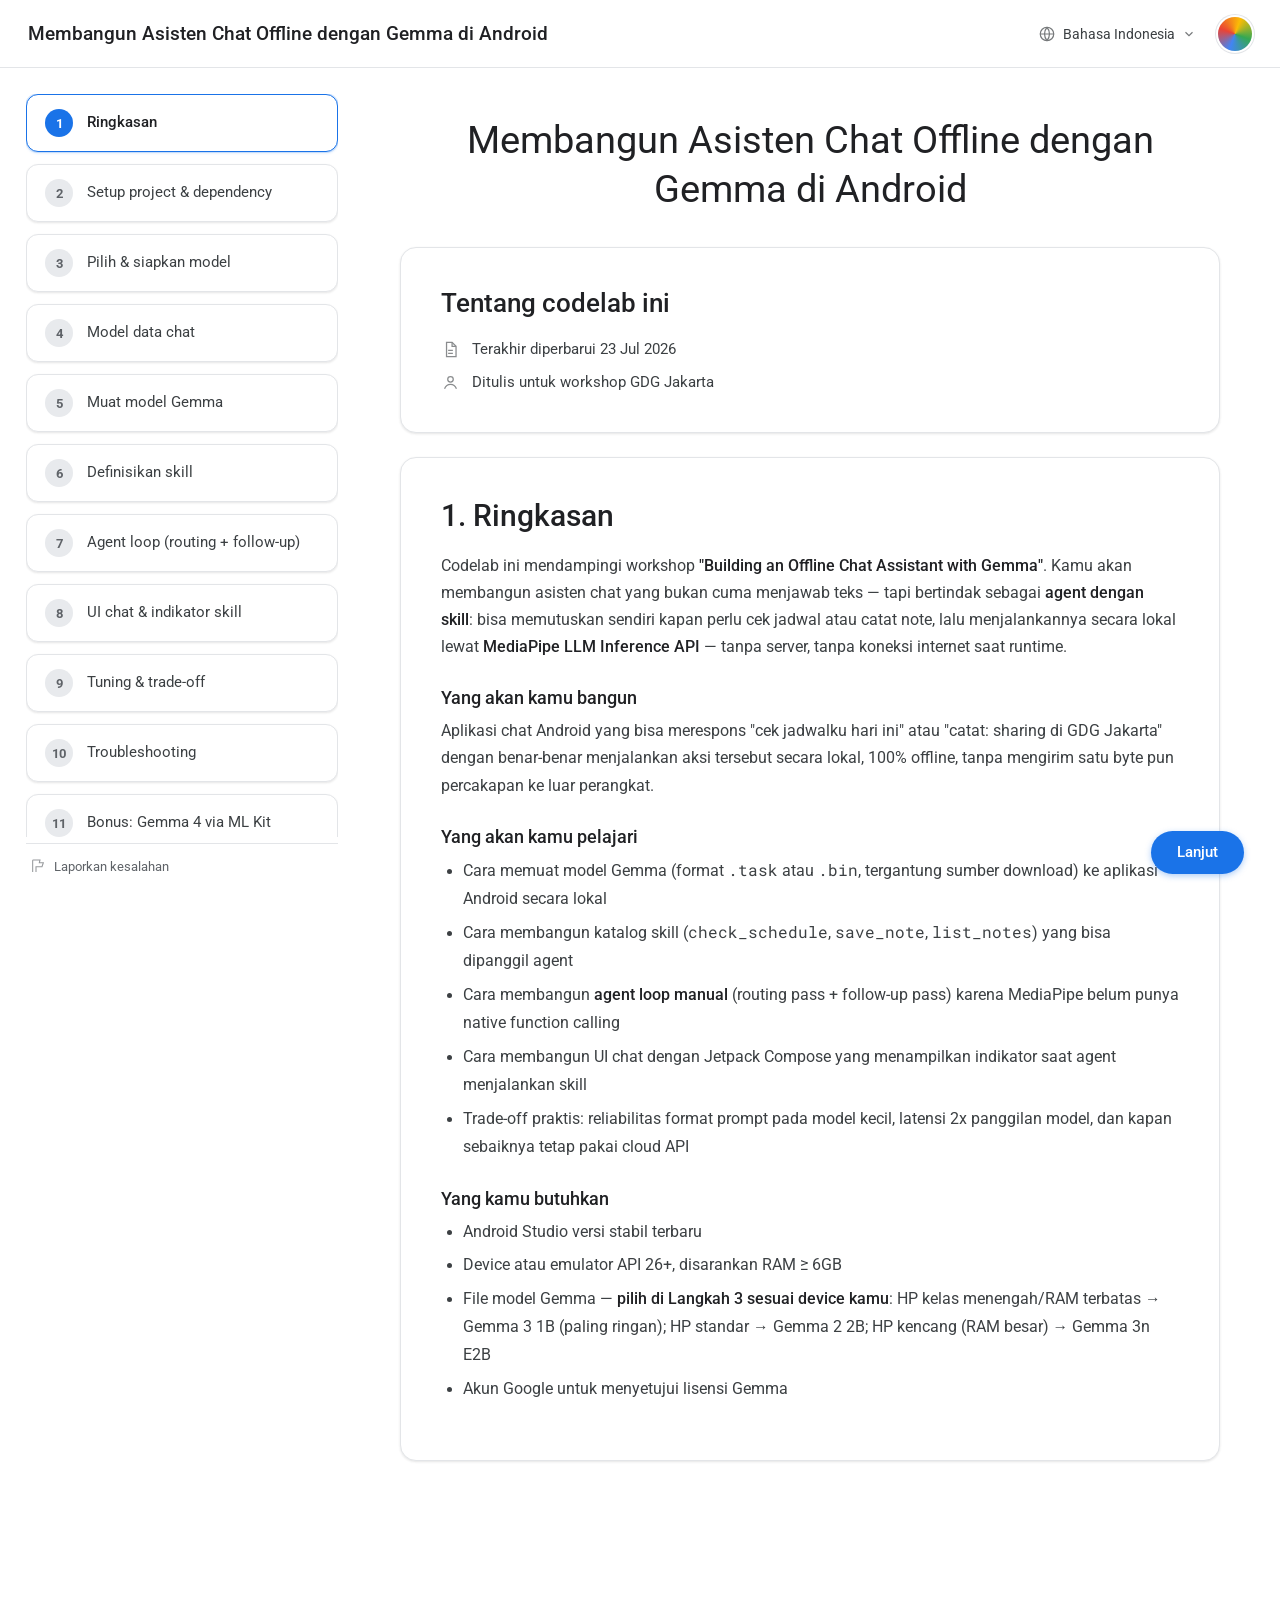
==== workshop-gemma/index.html @ ba103abe "Rename to workshop-gemma" ====
<!DOCTYPE html>
<html lang="id">
<head>
<meta charset="UTF-8">
<meta name="viewport" content="width=device-width, initial-scale=1.0">
<title>Membangun Asisten Chat Offline dengan Gemma di Android</title>
<link rel="preconnect" href="https://fonts.googleapis.com">
<link href="https://fonts.googleapis.com/css2?family=Google+Sans:wght@400;500;700&family=Roboto:wght@400;500;700&family=Roboto+Mono:wght@400;500&display=swap" rel="stylesheet">
<style>
  :root{
    --page-bg:#FFFFFF;
    --ink:#202124;
    --body-text:#3C4043;
    --muted:#5F6368;
    --border:#E3E5E8;
    --shadow:0 1px 2px rgba(60,64,67,.08), 0 1px 3px rgba(60,64,67,.06);
    --blue:#1A73E8;
    --blue-dark:#1557B0;
    --gray-fill:#E8EAED;
    --green-bg:#E6F4EA;
    --green-border:#B7DFC0;
    --green-text:#0D652D;
    --yellow-bg:#FEF7E0;
    --yellow-border:#F6D680;
    --yellow-text:#7A5B00;
    --code-bg:#1F2430;
    --code-text:#E6E9EF;
  }
  *{box-sizing:border-box;}
  html,body{margin:0;padding:0;}
  body{
    background:var(--page-bg);
    color:var(--body-text);
    font-family:'Roboto',sans-serif;
    -webkit-font-smoothing:antialiased;
  }
  h1,h2,h3,.gsans{font-family:'Google Sans','Roboto',sans-serif;}
  code, pre, .mono{font-family:'Roboto Mono',monospace;}

  /* ---------- Top bar ---------- */
  .topbar{
    height:68px; display:flex; align-items:center; justify-content:space-between;
    padding:0 28px; border-bottom:1px solid var(--border);
    position:sticky; top:0; background:#fff; z-index:40;
  }
  .topbar-title{font-size:19px; font-weight:500; color:var(--ink); font-family:'Google Sans','Roboto',sans-serif;}
  .topbar-right{display:flex; align-items:center; gap:22px;}
  .lang-select{
    display:flex; align-items:center; gap:7px;
    font-size:14px; color:var(--body-text); cursor:pointer;
  }
  .lang-select svg{width:18px; height:18px; opacity:.7;}
  .avatar{
    width:34px; height:34px; border-radius:50%; flex-shrink:0;
    background:conic-gradient(from 200deg, #4285F4, #EA4335, #FBBC05, #34A853, #4285F4);
    box-shadow:0 0 0 2px #fff, 0 0 0 3px var(--border);
  }

  /* ---------- Shell ---------- */
  .shell{display:flex; align-items:flex-start;}

  /* ---------- Sidebar ---------- */
  .sidebar{
    width:360px; flex-shrink:0; padding:26px 22px 22px 26px;
    position:sticky; top:68px; height:calc(100vh - 68px);
    display:flex; flex-direction:column;
  }
  .steps-list{list-style:none; margin:0; padding:0; overflow-y:auto; flex:1;}
  .step-card{
    background:#fff; border:1px solid var(--border); border-radius:12px;
    box-shadow:var(--shadow);
    margin-bottom:12px; cursor:pointer;
    transition:border-color .15s ease, box-shadow .15s ease;
  }
  .step-card:hover{border-color:#C7CDD3;}
  .step-card.active{border-color:var(--blue); box-shadow:0 1px 3px rgba(26,115,232,.18), 0 0 0 1px rgba(26,115,232,.15);}
  .step-card button{
    all:unset; display:flex; align-items:center; gap:14px;
    width:100%; padding:14px 18px; cursor:pointer;
  }
  .step-num{
    width:28px; height:28px; border-radius:50%; flex-shrink:0;
    display:flex; align-items:center; justify-content:center;
    font-size:13px; font-weight:700; font-family:'Google Sans','Roboto',sans-serif;
    background:var(--gray-fill); color:var(--muted);
  }
  .step-card.active .step-num{background:var(--blue); color:#fff;}
  .step-card.done .step-num{background:#CFE8D8; color:var(--green-text);}
  .step-label{font-size:14.5px; color:var(--body-text); line-height:1.35;}
  .step-card.active .step-label{color:var(--ink); font-weight:500;}

  .report-mistake{
    display:flex; align-items:center; gap:8px;
    font-size:13px; color:var(--muted); padding:14px 4px 4px 4px;
    border-top:1px solid var(--border); margin-top:6px;
  }
  .report-mistake svg{width:16px; height:16px; opacity:.65;}

  /* ---------- Main content ---------- */
  .main{flex:1; min-width:0; padding:40px 40px 140px 20px; display:flex; justify-content:center;}
  .content-col{width:100%; max-width:820px;}

  .page-title{
    font-size:38px; font-weight:400; color:var(--ink);
    text-align:center; line-height:1.3; margin:8px 0 32px 0;
    font-family:'Google Sans','Roboto',sans-serif;
  }

  .card{
    background:#fff; border:1px solid var(--border); border-radius:16px;
    box-shadow:var(--shadow); padding:40px; margin-bottom:24px;
  }
  .meta-row{display:flex; align-items:center; gap:12px; font-size:15px; color:var(--body-text); margin-bottom:14px;}
  .meta-row:last-child{margin-bottom:0;}
  .meta-row svg{width:19px; height:19px; opacity:.6; flex-shrink:0;}
  .card h2.about-title{font-size:26px; font-weight:500; margin:0 0 22px 0; color:var(--ink);}

  .step-heading{font-size:30px; font-weight:500; color:var(--ink); margin:0 0 20px 0;}
  .card h3{font-size:18px; font-weight:500; margin:26px 0 10px 0; color:var(--ink);}
  .card p{font-size:15.5px; line-height:1.75; color:var(--body-text); margin:0 0 16px 0;}
  .card ul, .card ol{font-size:15.5px; line-height:1.8; color:var(--body-text); padding-left:22px; margin:0 0 16px 0;}
  .card li{margin-bottom:6px;}
  .card strong{color:var(--ink); font-weight:500;}
  .card table{width:100%; border-collapse:collapse; margin:8px 0 20px 0; font-size:14.5px;}
  .card table td{padding:10px 12px; border-bottom:1px solid var(--border); vertical-align:top;}

  .callout{
    border-radius:10px; padding:18px 22px; margin:18px 0 20px 0;
    font-size:14.5px; line-height:1.7; border:1px solid;
  }
  .callout.tip{background:var(--green-bg); border-color:var(--green-border); color:var(--green-text);}
  .callout.warn{background:var(--yellow-bg); border-color:var(--yellow-border); color:var(--yellow-text);}
  .callout a{color:inherit; font-weight:600;}
  .callout strong{color:inherit;}

  .code-file{margin:18px 0 20px 0; border-radius:10px; overflow:hidden; background:var(--code-bg);}
  .code-file-head{
    display:flex; align-items:center; justify-content:space-between;
    padding:9px 14px; background:#272C38; font-size:12px; color:#9BA3B4;
    font-family:'Roboto Mono',monospace;
  }
  .copy-btn{
    all:unset; cursor:pointer; font-size:11.5px; color:#C7CED4;
    padding:4px 10px; border-radius:6px; background:#333A47;
    font-family:'Roboto',sans-serif;
  }
  .copy-btn:hover{background:#3F4756;}
  .copy-btn.copied{background:#1E8E3E; color:#fff;}
  .code-file pre{margin:0; padding:16px 18px; overflow-x:auto;}
  .code-file code{color:var(--code-text); font-size:13px; line-height:1.6; white-space:pre;}

  /* ---------- Floating nav buttons ---------- */
  .float-nav{
    position:fixed; bottom:26px; right:36px; display:flex; gap:12px; z-index:45;
  }
  .btn{
    all:unset; cursor:pointer; font-family:'Google Sans','Roboto',sans-serif;
    font-size:14.5px; font-weight:500; padding:12px 26px; border-radius:24px;
    display:flex; align-items:center; gap:6px;
  }
  .btn.primary{background:var(--blue); color:#fff; box-shadow:0 2px 6px rgba(26,115,232,.35);}
  .btn.primary:hover{background:var(--blue-dark);}
  .btn.ghost{background:#fff; color:var(--body-text); border:1px solid var(--border);}
  .btn.ghost:hover{border-color:#C7CDD3;}
  .btn:disabled{opacity:0; pointer-events:none;}

  @media (max-width:900px){
    .sidebar{display:none;}
    .main{padding:28px 20px 130px 20px;}
    .page-title{font-size:28px;}
    .card{padding:26px;}
  }
</style>
</head>
<body>

<div class="topbar">
  <div class="topbar-title">Membangun Asisten Chat Offline dengan Gemma di Android</div>
  <div class="topbar-right">
    <div class="lang-select">
      <svg viewBox="0 0 24 24" fill="none" stroke="currentColor" stroke-width="1.6"><circle cx="12" cy="12" r="9"/><path d="M3 12h18M12 3a14 14 0 0 1 0 18M12 3a14 14 0 0 0 0 18"/></svg>
      <span>Bahasa Indonesia</span>
      <svg viewBox="0 0 24 24" fill="none" stroke="currentColor" stroke-width="2" style="width:14px;height:14px;"><path d="M6 9l6 6 6-6"/></svg>
    </div>
    <div class="avatar"></div>
  </div>
</div>

<div class="shell">
  <aside class="sidebar">
    <ul class="steps-list" id="stepsNav"></ul>
    <div class="report-mistake">
      <svg viewBox="0 0 24 24" fill="none" stroke="currentColor" stroke-width="1.6"><path d="M4 21V4a1 1 0 0 1 1-1h10l-1 4h6l-2 6H9v8"/></svg>
      Laporkan kesalahan
    </div>
  </aside>

  <main class="main">
    <div class="content-col" id="content"></div>
  </main>
</div>

<div class="float-nav">
  <button class="btn ghost" id="backBtn" onclick="goTo(current-1)">Kembali</button>
  <button class="btn primary" id="nextBtn" onclick="goTo(current+1)">Lanjut</button>
</div>

<script>
const ICON_DOC = `<svg viewBox="0 0 24 24" fill="none" stroke="currentColor" stroke-width="1.6"><path d="M7 3h7l5 5v13H7z"/><path d="M14 3v5h5"/><path d="M9 13h6M9 17h6"/></svg>`;
const ICON_PERSON = `<svg viewBox="0 0 24 24" fill="none" stroke="currentColor" stroke-width="1.6"><circle cx="12" cy="8" r="3.5"/><path d="M4.5 20c1.5-4 5-5.5 7.5-5.5s6 1.5 7.5 5.5"/></svg>`;

const STEPS = [
{
  id:"overview", name:"Ringkasan",
  aboutCard:true,
  heading:"1. Ringkasan",
  body:`
    <p>Codelab ini mendampingi workshop <strong>"Building an Offline Chat Assistant with Gemma"</strong>. Kamu akan membangun asisten chat yang bukan cuma menjawab teks &mdash; tapi bertindak sebagai <strong>agent dengan skill</strong>: bisa memutuskan sendiri kapan perlu cek jadwal atau catat note, lalu menjalankannya secara lokal lewat <strong>MediaPipe LLM Inference API</strong> &mdash; tanpa server, tanpa koneksi internet saat runtime.</p>

    <h3>Yang akan kamu bangun</h3>
    <p>Aplikasi chat Android yang bisa merespons "cek jadwalku hari ini" atau "catat: sharing di GDG Jakarta" dengan benar-benar menjalankan aksi tersebut secara lokal, 100% offline, tanpa mengirim satu byte pun percakapan ke luar perangkat.</p>

    <h3>Yang akan kamu pelajari</h3>
    <ul>
      <li>Cara memuat model Gemma (format <code>.task</code> atau <code>.bin</code>, tergantung sumber download) ke aplikasi Android secara lokal</li>
      <li>Cara membangun katalog skill (<code>check_schedule</code>, <code>save_note</code>, <code>list_notes</code>) yang bisa dipanggil agent</li>
      <li>Cara membangun <strong>agent loop manual</strong> (routing pass + follow-up pass) karena MediaPipe belum punya native function calling</li>
      <li>Cara membangun UI chat dengan Jetpack Compose yang menampilkan indikator saat agent menjalankan skill</li>
      <li>Trade-off praktis: reliabilitas format prompt pada model kecil, latensi 2x panggilan model, dan kapan sebaiknya tetap pakai cloud API</li>
    </ul>

    <h3>Yang kamu butuhkan</h3>
    <ul>
      <li>Android Studio versi stabil terbaru</li>
      <li>Device atau emulator API 26+, disarankan RAM &ge; 6GB</li>
      <li>File model Gemma &mdash; <strong>pilih di Langkah 3 sesuai device kamu</strong>: HP kelas menengah/RAM terbatas &rarr; Gemma 3 1B (paling ringan); HP standar &rarr; Gemma 2 2B; HP kencang (RAM besar) &rarr; Gemma 3n E2B</li>
      <li>Akun Google untuk menyetujui lisensi Gemma</li>
    </ul>

      `
},
{
  id:"setup", name:"Setup project & dependency",
  heading:"2. Setup project & dependency",
  body:`
    <div class="callout tip"><strong>Mulai dari sini — clone repo &amp; checkout branch starter:</strong>
      <div class="code-file" style="margin-top:10px;">
        <pre><code>git clone https://github.com/veroanggraa/GemmaChatWorkshop.git
cd GemmaChatWorkshop
git checkout codelab-starter</code></pre>
      </div>
      Empat branch tersedia:
      <table style="margin-top:8px;">
        <tr><td><code>codelab-starter</code></td><td>🏁 <strong>Titik mulai</strong> &mdash; project dengan <strong>5 TODO</strong> untuk diisi mengikuti Langkah 4&ndash;8 codelab ini</td></tr>
        <tr><td><code>migrate-gemma3</code></td><td>✅ <strong>Solusi lengkap</strong> berjalan dengan Gemma 3 &mdash; <code>tasks-genai 0.10.27</code>, chat template &amp; sampling per-pass</td></tr>
        <tr><td><code>try-qwen-tasks-genai-0.10.27</code></td><td>🧪 Eksperimen Qwen2.5 &mdash; bukti "swap the model, keep the loop"; eksplorasi setelah selesai</td></tr>
        <tr><td><code>main</code></td><td>Versi awal (Gemma 2B, <code>tasks-genai 0.10.14</code>) &mdash; referensi historis</td></tr>
      </table>
      <strong>Macet di TODO mana pun?</strong> <code>git stash &amp;&amp; git checkout migrate-gemma3</code> untuk lihat solusinya, lalu <code>git checkout codelab-starter &amp;&amp; git stash pop</code> untuk lanjut kerja.
    </div>

    <p>Mau bangun dari nol? Buat project Android baru dengan template <strong>Empty Activity (Compose)</strong>. Untuk dependency, kita pakai <strong>Gradle Version Catalog</strong> (<code>libs.versions.toml</code>) supaya versi library terpusat di satu file &mdash; standar yang sekarang jadi default project baru di Android Studio.</p>

    <h3>Tambahkan ke katalog versi</h3>
    <p>Buka (atau buat) <code>gradle/libs.versions.toml</code> di root project, lalu tambahkan entri berikut.</p>
    <div class="code-file">
      <div class="code-file-head"><span>gradle/libs.versions.toml</span><button class="copy-btn" onclick="copyCode(this)">Salin</button></div>
      <pre><code>[versions]
coreKtx = "1.13.1"
activityCompose = "1.9.0"
composeBom = "2024.06.00"
lifecycleViewmodelCompose = "2.8.2"
mediapipeGenai = "0.10.14"
kotlinxCoroutines = "1.8.1"

[libraries]
androidx-core-ktx = { group = "androidx.core", name = "core-ktx", version.ref = "coreKtx" }
androidx-activity-compose = { group = "androidx.activity", name = "activity-compose", version.ref = "activityCompose" }
androidx-compose-bom = { group = "androidx.compose", name = "compose-bom", version.ref = "composeBom" }
androidx-compose-ui = { group = "androidx.compose.ui", name = "ui" }
androidx-compose-material3 = { group = "androidx.compose.material3", name = "material3" }
androidx-lifecycle-viewmodel-compose = { group = "androidx.lifecycle", name = "lifecycle-viewmodel-compose", version.ref = "lifecycleViewmodelCompose" }

# Inference Gemma on-device
mediapipe-tasks-genai = { group = "com.google.mediapipe", name = "tasks-genai", version.ref = "mediapipeGenai" }

# Coroutine untuk load model & generate response di background
kotlinx-coroutines-android = { group = "org.jetbrains.kotlinx", name = "kotlinx-coroutines-android", version.ref = "kotlinxCoroutines" }</code></pre>
    </div>

    <h3>Rujuk dari build.gradle.kts</h3>
    <p>Sekarang <code>app/build.gradle.kts</code> cukup memanggil alias dari katalog &mdash; tidak ada lagi string versi yang di-hardcode di sini.</p>
    <div class="code-file">
      <div class="code-file-head"><span>app/build.gradle.kts</span><button class="copy-btn" onclick="copyCode(this)">Salin</button></div>
      <pre><code>dependencies {
    implementation(libs.androidx.core.ktx)
    implementation(libs.androidx.activity.compose)
    implementation(platform(libs.androidx.compose.bom))
    implementation(libs.androidx.compose.ui)
    implementation(libs.androidx.compose.material3)
    implementation(libs.androidx.lifecycle.viewmodel.compose)

    // Inference Gemma on-device
    implementation(libs.mediapipe.tasks.genai)

    // Coroutine untuk load model & generate response di background
    implementation(libs.kotlinx.coroutines.android)
}</code></pre>
    </div>

    <p>Set juga <code>minSdk = 26</code> di blok <code>defaultConfig</code>.</p>

    <div class="callout warn"><strong>Perhatian:</strong> native library dari MediaPipe kadang memicu error "duplicate file" saat packaging. Tambahkan ini di blok <code>android { }</code>:
      <div class="code-file" style="margin-top:10px;">
        <pre><code>packaging {
    resources.excludes.add("META-INF/*")
}</code></pre>
      </div>
    </div>

    <div class="callout tip">Kalau Android Studio membuat project baru untukmu, biasanya <code>gradle/libs.versions.toml</code> sudah otomatis ada dengan beberapa entri AndroidX/Compose default &mdash; tinggal tambahkan baris <code>mediapipe-tasks-genai</code> dan <code>kotlinx-coroutines-android</code> di atas.</div>
  `
},
{
  id:"model", name:"Pilih & siapkan model",
  heading:"3. Pilih model Gemma kamu",
  body:`
    <p>Model tidak dibundel di dalam APK karena ukurannya besar dan tunduk pada lisensi Gemma. App di codelab ini <strong>mendeteksi format model secara otomatis</strong> (lewat magic bytes, bukan nama file), jadi <strong>Gemma 2 dan Gemma 3 sama-sama jalan tanpa mengubah satu baris kode pun</strong> &mdash; pilih sesuai device kamu.</p>

    <table>
      <tr><td><strong>Trek</strong></td><td><strong>Model &amp; sumber</strong></td><td><strong>Ukuran</strong></td><td><strong>Cocok untuk</strong></td></tr>
      <tr><td>🟢 <strong>Gemma 2</strong> (paling teruji)</td><td><code>gemma-2b-it-cpu-int4.bin</code> &mdash; Kaggle &rarr; Gemma &rarr; tab <strong>LiteRT</strong> &mdash; branch <code>main</code></td><td>~1.35 GB</td><td>Alternatif paling teruji; kompatibilitas paling luas</td></tr>
      <tr><td>🔵 <strong>Gemma 3</strong> (dipakai di demo)</td><td><code>gemma3-1b-it-int4.task</code> &mdash; Hugging Face &rarr; <strong>litert-community/Gemma3-1B-IT</strong> &mdash; branch <code>migrate-gemma3</code></td><td>~529 MB</td><td><strong>Default workshop</strong> &mdash; paling ringan, jalan di hampir semua HP</td></tr>
      <tr><td>🔵 <strong>Gemma 3n E2B</strong> (advanced)</td><td><code>gemma-3n-E2B-it-int4.task</code> &mdash; Hugging Face &rarr; <strong>google/gemma-3n-E2B-it-litert-preview</strong></td><td>~3.1 GB</td><td>Device kencang (butuh ~6 GB RAM saat load); mendukung input gambar</td></tr>
      <tr><td>🟣 <strong>Gemma 4</strong> (bonus track)</td><td>Lewat <strong>AICore Developer Preview + ML Kit Prompt API</strong> &mdash; jalur API berbeda, lihat langkah bonus di akhir codelab</td><td>&mdash;</td><td>Device ber-AICore; bukan jalur MediaPipe</td></tr>
    </table>

    <div class="callout tip"><strong>Bingung pilih?</strong> Ambil trek 🔵 <strong>Gemma 3 1B</strong> &mdash; itu yang dipakai di demo (branch <code>migrate-gemma3</code> adalah solusi lengkapnya), paling ringan, dan jalan di hampir semua HP. Trek 🟢 Gemma 2 tetap valid sebagai alternatif yang paling teruji. <strong>Catatan branch:</strong> <code>try-qwen-tasks-genai-0.10.27</code> bahkan membuktikan loop yang sama jalan dengan Qwen2.5 &mdash; arsitekturnya tidak menikah dengan satu model.</div>

    <h3>Trek 🟢 Gemma 2 — download</h3>
    <ol>
      <li>Buka <strong>Kaggle Models &rarr; Gemma</strong>, klik tab <strong>"LiteRT (formerly TFLite)"</strong></li>
      <li>Pilih variation <code>gemma-2b-it-cpu-int4</code> (instruction-tuned, CPU, int4)</li>
      <li>Setujui lisensi Gemma, lalu download file <code>.bin</code>-nya (~1.35 GB)</li>
    </ol>

    <h3>Trek 🔵 Gemma 3 — download (branch <code>migrate-gemma3</code>)</h3>
    <ol>
      <li>Login ke <strong>huggingface.co</strong>, buka <strong>litert-community/Gemma3-1B-IT</strong></li>
      <li>Setujui lisensi Gemma di banner atas &mdash; <strong>wajib</strong>, repo-nya <em>gated</em>. Tanpa ini unduhan gagal dengan error <code>401 GatedRepo</code></li>
      <li>Tab <strong>Files</strong> &rarr; unduh <code>gemma3-1b-it-int4.task</code> (~529 MB) &mdash; ambil yang <code>int4.task</code> <strong>biasa</strong>: varian berakhiran <code>.litertlm</code> itu untuk stack LiteRT-LM (bukan yang dipakai app ini), dan varian seperti <code>_ekv1280_sm8750</code> dikunci ke context length &amp; chipset tertentu</li>
      <li>Jangan lupa <code>git checkout migrate-gemma3</code> di project &mdash; branch ini memakai <code>tasks-genai 0.10.27</code> plus chat template &amp; sampling terpisah untuk routing vs balasan</li>
    </ol>
    <p>Untuk varian <strong>Gemma 3n E2B</strong> (advanced, ~3.1 GB): repo <strong>google/gemma-3n-E2B-it-litert-preview</strong>, file <code>.task</code> int4 &mdash; pakai branch <code>migrate-gemma3</code> juga.</p>

    <h3>Push ke device (semua trek MediaPipe)</h3>
    <p>Nama file <strong>tidak perlu diganti</strong> &mdash; app memindai folder dan mengenali formatnya sendiri.</p>
    <div class="code-file">
      <div class="code-file-head"><span>terminal</span><button class="copy-btn" onclick="copyCode(this)">Salin</button></div>
      <pre><code>adb shell mkdir -p /data/local/tmp/llm
adb push nama-file-model-kamu /data/local/tmp/llm/</code></pre>
    </div>

    <div class="callout warn"><strong>Kalau app bilang "folder kosong atau tidak terbaca":</strong> cek dulu file benar-benar ada (<code>adb shell ls -la /data/local/tmp/llm/</code>), lalu perbaiki permission kalau perlu:
      <div class="code-file" style="margin-top:10px;">
        <pre><code>adb shell chmod 755 /data/local/tmp/llm
adb shell chmod 644 /data/local/tmp/llm/nama-file-model-kamu</code></pre>
      </div>
    </div>

    <div class="callout tip">Transfer file berukuran GB lewat adb bisa memakan waktu &mdash; siapkan lebih awal. Satu folder cukup berisi <strong>satu</strong> file model saja supaya hasil deteksinya tidak ambigu.</div>
  `
},
{
  id:"datamodel", name:"Model data chat",
  heading:"4. Model data chat",
  body:`
    <div class="callout tip"><strong>Format latihan:</strong> di branch <code>codelab-starter</code>, Langkah 4&ndash;8 berikut sudah ditandai sebagai <strong>TODO 1&ndash;5</strong> di dalam kode. Cari dengan <code>TODO(</code> di Android Studio (⌘⇧F / Ctrl+Shift+F), isi sesuai penjelasan tiap langkah, dan bandingkan dengan branch <code>migrate-gemma3</code> kalau ragu.</div>

    <p>Sebelum masuk ke logika AI, siapkan dulu representasi sederhana untuk satu pesan di layar chat.</p>
    <div class="code-file">
      <div class="code-file-head"><span>ChatMessage.kt</span><button class="copy-btn" onclick="copyCode(this)">Salin</button></div>
      <pre><code>package com.example.gemmachat

data class ChatMessage(
    val text: String,
    val isFromUser: Boolean
)</code></pre>
    </div>
    <p><code>isFromUser</code> menentukan posisi dan warna bubble di UI.</p>
  `
},
{
  id:"load", name:"Muat model Gemma",
  heading:"5. Muat model Gemma",
  body:`
    <p>Buat <code>ChatViewModel</code> yang bertanggung jawab memuat model saat aplikasi dibuka.</p>
    <div class="code-file">
      <div class="code-file-head"><span>ChatViewModel.kt &mdash; bagian 1</span><button class="copy-btn" onclick="copyCode(this)">Salin</button></div>
      <pre><code>class ChatViewModel(application: Application) : AndroidViewModel(application) {

    private val modelDir = "/data/local/tmp/llm/"
    private var llmInference: LlmInference? = null

    private val _messages = MutableStateFlow&lt;List&lt;ChatMessage&gt;&gt;(emptyList())
    val messages: StateFlow&lt;List&lt;ChatMessage&gt;&gt; = _messages

    private val _isModelReady = MutableStateFlow(false)
    val isModelReady: StateFlow&lt;Boolean&gt; = _isModelReady

    init {
        viewModelScope.launch(Dispatchers.IO) {
            try {
                // Nama & ekstensi file model dari Kaggle bisa berbeda-beda (.task
                // atau .bin) — auto-detect saja, daripada hardcode satu nama/ekstensi.
                val dir = File(modelDir)
                val modelFile = dir.listFiles()?.firstOrNull {
                    it.name.endsWith(".task") || it.name.endsWith(".bin")
                }
                checkNotNull(modelFile) {
                    "Tidak ada file .task/.bin ditemukan di $modelDir (folder kosong atau tidak terbaca)"
                }

                val options = LlmInferenceOptions.builder()
                    .setModelPath(modelFile.absolutePath)
                    .setMaxTokens(512)
                    .setTopK(40)
                    .setTemperature(0.7f)
                    .build()

                llmInference = LlmInference.createFromOptions(getApplication(), options)
                _isModelReady.value = true
            } catch (e: Exception) {
                _messages.value = _messages.value + ChatMessage(
                    text = "Gagal memuat model: ${'$'}{e.message}",
                    isFromUser = false
                )
            }
        }
    }
}</code></pre>
    </div>
    <div class="callout tip">Loading model butuh waktu &mdash; selalu tampilkan status loading di UI, jangan biarkan pengguna mengira aplikasi hang.</div>
  `
},
{
  id:"skills", name:"Definisikan skill",
  heading:"6. Definisikan skill agent",
  body:`
    <p>Sebelum bikin logika agent-nya, siapkan dulu <strong>katalog skill</strong> &mdash; hal-hal konkret yang bisa dilakukan asisten ini selain sekadar ngobrol: cek jadwal, dan catat/lihat note.</p>

    <div class="code-file">
      <div class="code-file-head"><span>Skills.kt</span><button class="copy-btn" onclick="copyCode(this)">Salin</button></div>
      <pre><code>object SkillRegistry {

    private val schedule = listOf(
        "09:00 - Daily standup",
        "11:00 - Review desain UI",
        "14:00 - Workshop Gemma di Google Indonesia",
        "16:30 - Sync sama tim backend"
    )

    private val notes = mutableListOf&lt;String&gt;()

    val catalogDescription = """
        - check_schedule() -> lihat agenda hari ini
        - save_note(text) -> simpan catatan baru
        - list_notes() -> lihat semua catatan yang sudah disimpan
    """.trimIndent()

    fun execute(skillName: String, rawArgs: String): String {
        return when (skillName.trim()) {
            "check_schedule" -> schedule.joinToString("\\n")
            "save_note" -> {
                val text = rawArgs.trim().trim('"')
                if (text.isBlank()) "Gagal: teks catatan kosong."
                else { notes.add(text); "Catatan berhasil disimpan: \\"$text\\"" }
            }
            "list_notes" ->
                if (notes.isEmpty()) "Belum ada catatan yang tersimpan."
                else notes.mapIndexed { i, n -> "${'$'}{i + 1}. $n" }.joinToString("\\n")
            else -> "Skill '$skillName' tidak dikenali."
        }
    }
}</code></pre>
    </div>

    <div class="callout tip">Data di sini sengaja <strong>mock &amp; in-memory</strong> (jadwal hardcoded, note hilang saat app restart). Integrasi ke <code>CalendarContract</code> API atau penyimpanan persisten (DataStore/Room) cocok jadi "tantangan lanjutan untuk kamu".</div>
  `
},
{
  id:"agentloop", name:"Agent loop (routing + follow-up)",
  heading:"7. Bangun agent loop",
  body:`
    <p>Ini bagian intinya: MediaPipe LLM Inference API <strong>belum punya native function calling</strong>, jadi kita bangun pola manual mirip ReAct &mdash; ditegakkan murni lewat prompt, bukan API resmi.</p>

    <h3>Alurnya</h3>
    <ol>
      <li><strong>Routing pass</strong> &mdash; model diberi tahu daftar skill, diminta balas dengan format baku <code>ACTION: nama_skill(argumen)</code> kalau perlu skill, atau jawaban langsung kalau tidak.</li>
      <li>Kalau balasan cocok pola <code>ACTION: ...</code>, app menjalankan skill itu secara lokal.</li>
      <li><strong>Follow-up pass</strong> &mdash; hasil mentah skill dikirim balik ke model supaya disusun jadi jawaban natural.</li>
    </ol>

    <div class="code-file">
      <div class="code-file-head"><span>ChatViewModel.kt &mdash; agent loop</span><button class="copy-btn" onclick="copyCode(this)">Salin</button></div>
      <pre><code>private val actionRegex = Regex("""ACTION:\\s*(\\w+)\\((.*)\\)""", RegexOption.DOT_MATCHES_ALL)

fun sendMessage(userText: String) {
    if (userText.isBlank() || _isGenerating.value) return

    _messages.value = _messages.value + ChatMessage(userText, isFromUser = true)
    _isGenerating.value = true

    viewModelScope.launch(Dispatchers.IO) {
        val routingPrompt = buildAgentPrompt(userText)
        val firstPass = (llmInference?.generateResponse(routingPrompt) ?: "Model belum siap.").trim()

        val match = actionRegex.find(firstPass)

        val finalReply: String = if (match != null) {
            val skillName = match.groupValues[1]
            val rawArgs = match.groupValues[2]

            withContext(Dispatchers.Main) {
                _messages.value = _messages.value + ChatMessage(
                    text = "🔧 Menjalankan skill: $skillName",
                    isFromUser = false,
                    isSystemAction = true
                )
            }

            val skillResult = SkillRegistry.execute(skillName, rawArgs)
            llmInference?.generateResponse(buildFollowUpPrompt(userText, skillName, skillResult))
                ?: skillResult
        } else {
            firstPass
        }

        withContext(Dispatchers.Main) {
            _messages.value = _messages.value + ChatMessage(finalReply, isFromUser = false)
            _isGenerating.value = false
        }
    }
}

private fun buildAgentPrompt(userText: String): String = """
    Kamu adalah asisten chat yang bisa menjalankan skill berikut kalau dibutuhkan:
    ${'$'}{SkillRegistry.catalogDescription}

    Format WAJIB:
    - Jika perlu menjalankan skill, balas HANYA dengan satu baris:
      ACTION: nama_skill(argumen)
    - Jika tidak perlu skill, balas langsung ke pengguna dalam 1-3 kalimat, Bahasa Indonesia santai.

    Pesan pengguna: $userText
""".trimIndent()

private fun buildFollowUpPrompt(userText: String, skillName: String, skillResult: String): String = """
    Pengguna bertanya: "$userText"
    Kamu menjalankan skill "$skillName" dan hasilnya:
    $skillResult

    Susun balasan natural ke pengguna berdasarkan hasil ini, dalam Bahasa Indonesia santai, 1-4 kalimat.
""".trimIndent()</code></pre>
    </div>

    <div class="callout warn"><strong>Penting:</strong> karena format <code>ACTION: ...</code> cuma konvensi prompt (bukan API resmi), model kecil terkuantisasi tidak selalu 100% konsisten mengikutinya. Regex parsing di atas sengaja dibuat sederhana &amp; toleran. Setiap turn yang memanggil skill juga otomatis 2x lebih lambat karena butuh 2 kali panggilan model.</div>
  `
},
{
  id:"ui", name:"UI chat & indikator skill",
  heading:"8. UI chat & indikator skill",
  body:`
    <p>Hubungkan <code>ChatViewModel</code> ke tampilan, dan tambahkan bubble kecil yang menandakan agent sedang menjalankan skill &mdash; supaya audiens bisa <em>lihat</em> agent-nya "bertindak", bukan cuma "ngobrol".</p>

    <div class="code-file">
      <div class="code-file-head"><span>MainActivity.kt &mdash; ChatBubble()</span><button class="copy-btn" onclick="copyCode(this)">Salin</button></div>
      <pre><code>@Composable
fun ChatBubble(message: ChatMessage) {
    if (message.isSystemAction) {
        Box(modifier = Modifier.fillMaxWidth(), contentAlignment = Alignment.Center) {
            Surface(color = Color(0xFFEDE7F6), shape = MaterialTheme.shapes.extraLarge) {
                Text(
                    text = message.text,
                    fontSize = 12.sp,
                    color = Color(0xFF5E35B1),
                    modifier = Modifier.padding(horizontal = 14.dp, vertical = 6.dp)
                )
            }
        }
        return
    }

    val bubbleColor = if (message.isFromUser) Color(0xFFDCF8C6) else Color(0xFFF1F0F0)
    val alignment = if (message.isFromUser) Alignment.CenterEnd else Alignment.CenterStart

    Box(modifier = Modifier.fillMaxWidth(), contentAlignment = alignment) {
        Surface(color = bubbleColor, shape = MaterialTheme.shapes.medium) {
            Text(
                text = message.text.ifBlank { "…" },
                modifier = Modifier.padding(horizontal = 12.dp, vertical = 8.dp)
            )
        }
    }
}</code></pre>
    </div>

    <div class="callout tip"><strong>Checkpoint:</strong> jalankan aplikasi, coba ketik "cek jadwalku hari ini" lalu "catat: sharing di GDG Jakarta" &mdash; keduanya harus jalan tanpa internet sama sekali.</div>
  `
},
{
  id:"tuning", name:"Tuning & trade-off",
  heading:"9. Tuning & trade-off",
  body:`
    <p>Beberapa trade-off yang menentukan pengalaman pengguna di device nyata.</p>
    <table>
      <tr><td><strong>Ukuran model (2B vs 4B)</strong></td><td>Lebih besar &rarr; jawaban lebih baik, tapi lebih lambat & butuh RAM lebih besar</td></tr>
      <tr><td><strong>Kuantisasi (int4 vs int8)</strong></td><td>int4 lebih kecil & cepat, sedikit mengorbankan kualitas jawaban</td></tr>
      <tr><td><strong>Cold start</strong></td><td>Waktu load model saat <code>init{}</code> bisa terasa &mdash; tampilkan status loading</td></tr>
      <tr><td><strong>Panjang konteks</strong></td><td>Riwayat chat panjang memperlambat generate & menghabiskan token budget</td></tr>
    </table>
    <div class="callout tip"><strong>Kapan tetap pakai cloud API?</strong> Untuk konteks sangat panjang atau akurasi tinggi, cloud API masih lebih cocok. On-device unggul di privasi, offline-first, dan latensi rendah.</div>

    <div class="callout tip"><strong>Ke mana arahnya?</strong> Gemma 4 (dirilis April 2026) sudah punya <em>native tool-calling support</em> &mdash; pola <code>ACTION: ...</code> manual yang baru saja kamu bangun bisa jadi digantikan native function calling di masa depan. Google juga mendorong <strong>ML Kit GenAI Prompt API + AICore</strong> sebagai jalur baru untuk on-device inference. Workshop ini sengaja tetap pakai MediaPipe + Gemma 2B karena jalan di dalam app sendiri (tidak tergantung dukungan AICore di device tertentu) dan lebih matang untuk demo hari ini &mdash; tapi konsep agent+skill yang kamu pelajari tetap relevan ke arah itu.</div>
  `
},
{
  id:"troubleshoot", name:"Troubleshooting",
  heading:"10. Troubleshooting",
  body:`
    <h3>Model gagal dimuat</h3>
    <ul>
      <li>Cek ulang path di <code>modelPath</code></li>
      <li>Pastikan device punya cukup ruang & RAM</li>
    </ul>
    <h3>Error "duplicate file" saat build</h3>
    <ul><li>Tambahkan <code>packaging { resources.excludes.add("META-INF/*") }</code></li></ul>
    <h3>Aplikasi terasa lambat</h3>
    <ul>
      <li>Coba varian model lebih kecil / kuantisasi lebih agresif</li>
      <li>Pastikan generate dijalankan di <code>Dispatchers.IO</code></li>
    </ul>
    <div class="callout warn">Selalu tes di device fisik sebelum demo penting &mdash; performa emulator sering tidak mewakili device asli.</div>
  `
},
{
  id:"gemma4", name:"Bonus: Gemma 4 via ML Kit",
  heading:"11. Bonus track — Gemma 4 on-device via ML Kit",
  body:`
    <p><strong>Gemma 4 tidak lewat jalur MediaPipe</strong> yang kita pakai di codelab ini &mdash; jalur resminya on-device adalah <strong>AICore Developer Preview + ML Kit GenAI Prompt API</strong>. Model tidak di-push manual: AICore yang mengelola download &amp; update-nya di device.</p>

    <h3>Prasyarat (beda dari trek MediaPipe)</h3>
    <ul>
      <li>Device dengan dukungan <strong>AICore</strong> (flagship generasi terbaru; device lain fallback CPU yang tidak merepresentasikan performa final)</li>
      <li>Opt-in ke <strong>AICore Developer Preview</strong> di developers.google.com/ml-kit/genai/aicore-dev-preview</li>
      <li>Tidak punya device AICore? Coba modelnya lewat app <strong>Google AI Edge Gallery</strong> (Play Store) tanpa menulis kode</li>
    </ul>

    <h3>Kode inti</h3>
    <p>Perhatikan betapa berbedanya dengan MediaPipe: tidak ada path file model, tidak ada adb push &mdash; cukup pilih release track &amp; preferensi ukuran (E2B cepat / E4B reasoning lebih dalam).</p>
    <div class="code-file">
      <div class="code-file-head"><span>Gemma4Engine.kt &mdash; ML Kit Prompt API</span><button class="copy-btn" onclick="copyCode(this)">Salin</button></div>
      <pre><code>// Konfigurasi: target model preview (Gemma 4)
val previewConfig = generationConfig {
    modelConfig = ModelConfig {
        releaseTrack = ModelReleaseTrack.PREVIEW
        preference = ModelPreference.FULL   // E4B; pakai FAST untuk E2B (3x lebih cepat)
    }
}

val model = GenerativeModel.getClient(previewConfig)

// Selalu cek ketersediaan dulu — model diunduh & dikelola AICore, bukan kamu
if (model.checkStatus() == FeatureStatus.AVAILABLE) {
    val response = model.generateContent(prompt)
} else {
    // Device belum AICore-ready / model belum terunduh — tampilkan pesan ramah
}</code></pre>
    </div>

    <h3>Kenapa ini menarik untuk arsitektur agent kita</h3>
    <ul>
      <li>Gemma 4 punya <strong>native tool calling</strong> &mdash; dan selama preview, dukungan tool calling, structured output, system prompt, &amp; thinking mode dijanjikan hadir di Prompt API. Protokol <code>ACTION:</code> manual yang kamu bangun di codelab ini nantinya bisa digantikan API resmi.</li>
      <li>Kode yang ditulis untuk Gemma 4 hari ini <strong>otomatis jalan di Gemini Nano 4</strong> pada device flagship yang rilis akhir tahun &mdash; hingga 4x lebih cepat, 60% lebih hemat baterai.</li>
    </ul>

    <div class="callout warn"><strong>Status: Developer Preview.</strong> API bisa berubah, dukungan device terbatas, dan performa CPU fallback bukan gambaran final. Cocok untuk eksplorasi setelah workshop &mdash; bukan pengganti trek MediaPipe untuk demo hari ini.</div>
  `
},
{
  id:"done", name:"Selesai",
  heading:"12. Selesai",
  body:`
    <p>Kamu baru saja membangun aplikasi Android yang menjalankan model bahasa langsung di perangkat, tanpa server dan tanpa koneksi internet.</p>
    <h3>Tantangan lanjutan (opsional)</h3>
    <ul>
      <li>Upgrade follow-up pass ke <code>generateResponseAsync()</code> supaya balasan terasa "mengetik" (streaming)</li>
      <li>Tambah skill baru, misalnya <code>delete_note(index)</code> atau <code>set_reminder(text, time)</code></li>
      <li>Ganti <code>schedule</code> mock dengan data asli dari <code>CalendarContract</code> API</li>
      <li>Persisten-kan notes lewat DataStore/Room supaya tidak hilang saat app di-restart</li>
      <li>Coba model non-Gemma &mdash; branch <code>try-qwen-tasks-genai-0.10.27</code> di repo menyimpan riwayat lengkap eksperimen Qwen (chat template + tuning sampling): bukti nyata "swap the model file, keep the loop"</li>
      <li>Kirim ulang riwayat percakapan agar Gemma "ingat" konteks antar-turn</li>
      <li>Jelajahi branch <code>try-qwen-tasks-genai-0.10.27</code> &mdash; ganti model ke Qwen2.5 dan lihat apa saja yang perlu (dan tidak perlu) berubah</li>
    </ul>
    <div class="callout tip">Selamat, codelab selesai! Fondasi ini bisa dikembangkan ke banyak use case lain: ringkasan catatan, moderasi konten, hingga asisten produktivitas.</div>
  `
}
];

let current = 0;

function renderNav(){
  const nav = document.getElementById('stepsNav');
  nav.innerHTML = STEPS.map((s,i)=>`
    <li class="step-card ${i===current?'active':''} ${i<current?'done':''}">
      <button onclick="goTo(${i})">
        <span class="step-num">${i+1}</span>
        <span class="step-label">${s.name}</span>
      </button>
    </li>`).join('');
}

function renderContent(){
  const el = document.getElementById('content');
  const s = STEPS[current];
  let html = `<h1 class="page-title">Membangun Asisten Chat Offline dengan Gemma di Android</h1>`;

  if(s.aboutCard){
    html += `
    <div class="card">
      <h2 class="about-title">Tentang codelab ini</h2>
      <div class="meta-row">${ICON_DOC}<span>Terakhir diperbarui 23 Jul 2026</span></div>
      <div class="meta-row">${ICON_PERSON}<span>Ditulis untuk workshop GDG Jakarta</span></div>
    </div>`;
  }

  html += `<div class="card"><h1 class="step-heading">${s.heading}</h1>${s.body}</div>`;
  el.innerHTML = html;

  document.getElementById('backBtn').disabled = current===0;
  document.getElementById('nextBtn').textContent = current===STEPS.length-1 ? 'Selesai' : 'Lanjut';
  document.getElementById('nextBtn').disabled = current===STEPS.length-1;
}

function goTo(i){
  if(i<0 || i>=STEPS.length) return;
  current = i;
  renderNav();
  renderContent();
  window.scrollTo({top:0, behavior:'smooth'});
}

function copyCode(btn){
  const codeEl = btn.closest('.code-file').querySelector('code');
  navigator.clipboard.writeText(codeEl.innerText).then(()=>{
    const original = btn.textContent;
    btn.textContent = 'Tersalin';
    btn.classList.add('copied');
    setTimeout(()=>{ btn.textContent = original; btn.classList.remove('copied'); }, 1500);
  });
}

renderNav();
renderContent();
</script>
</body>
</html>
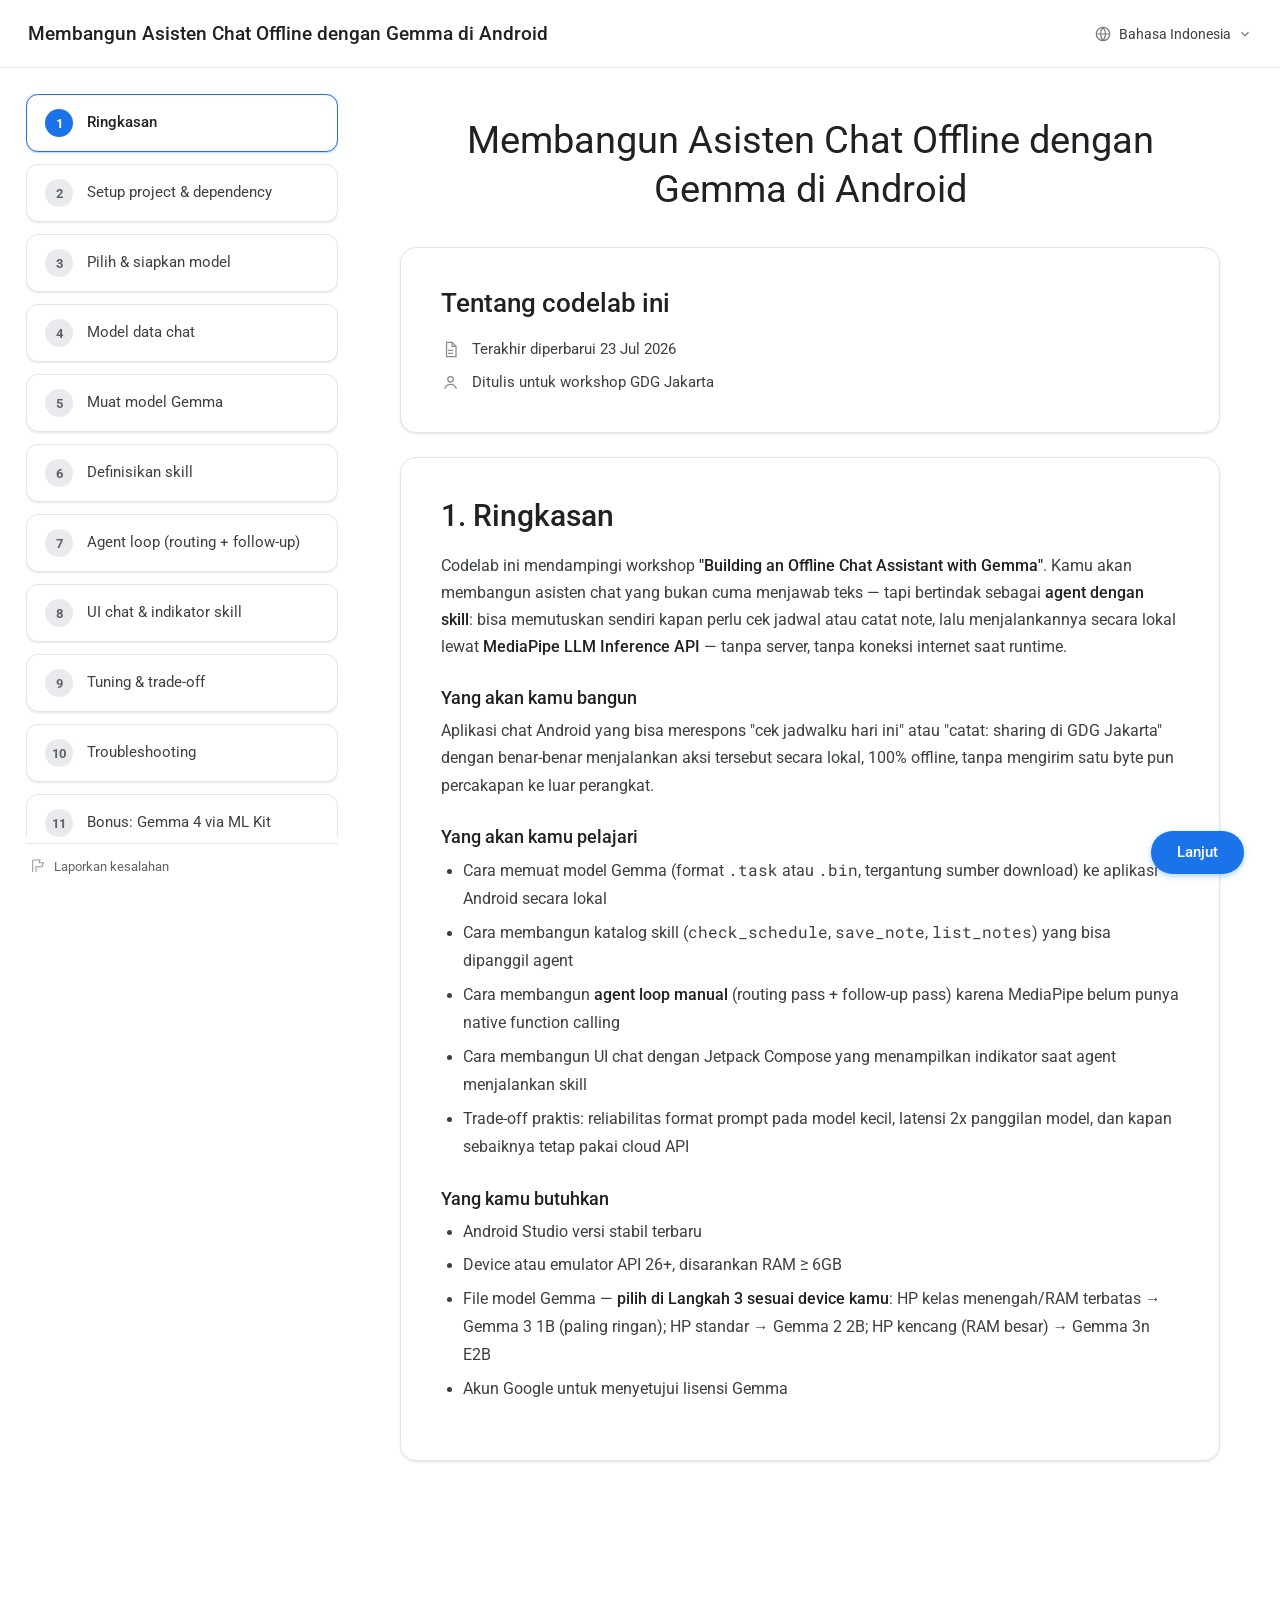
==== commit 757064d6: "Remove avatar decoration" ====
--- a/workshop-gemma/index.html
+++ b/workshop-gemma/index.html
@@ -50,11 +50,6 @@
     font-size:14px; color:var(--body-text); cursor:pointer;
   }
   .lang-select svg{width:18px; height:18px; opacity:.7;}
-  .avatar{
-    width:34px; height:34px; border-radius:50%; flex-shrink:0;
-    background:conic-gradient(from 200deg, #4285F4, #EA4335, #FBBC05, #34A853, #4285F4);
-    box-shadow:0 0 0 2px #fff, 0 0 0 3px var(--border);
-  }
 
   /* ---------- Shell ---------- */
   .shell{display:flex; align-items:flex-start;}
@@ -182,7 +177,6 @@
       <span>Bahasa Indonesia</span>
       <svg viewBox="0 0 24 24" fill="none" stroke="currentColor" stroke-width="2" style="width:14px;height:14px;"><path d="M6 9l6 6 6-6"/></svg>
     </div>
-    <div class="avatar"></div>
   </div>
 </div>
 
